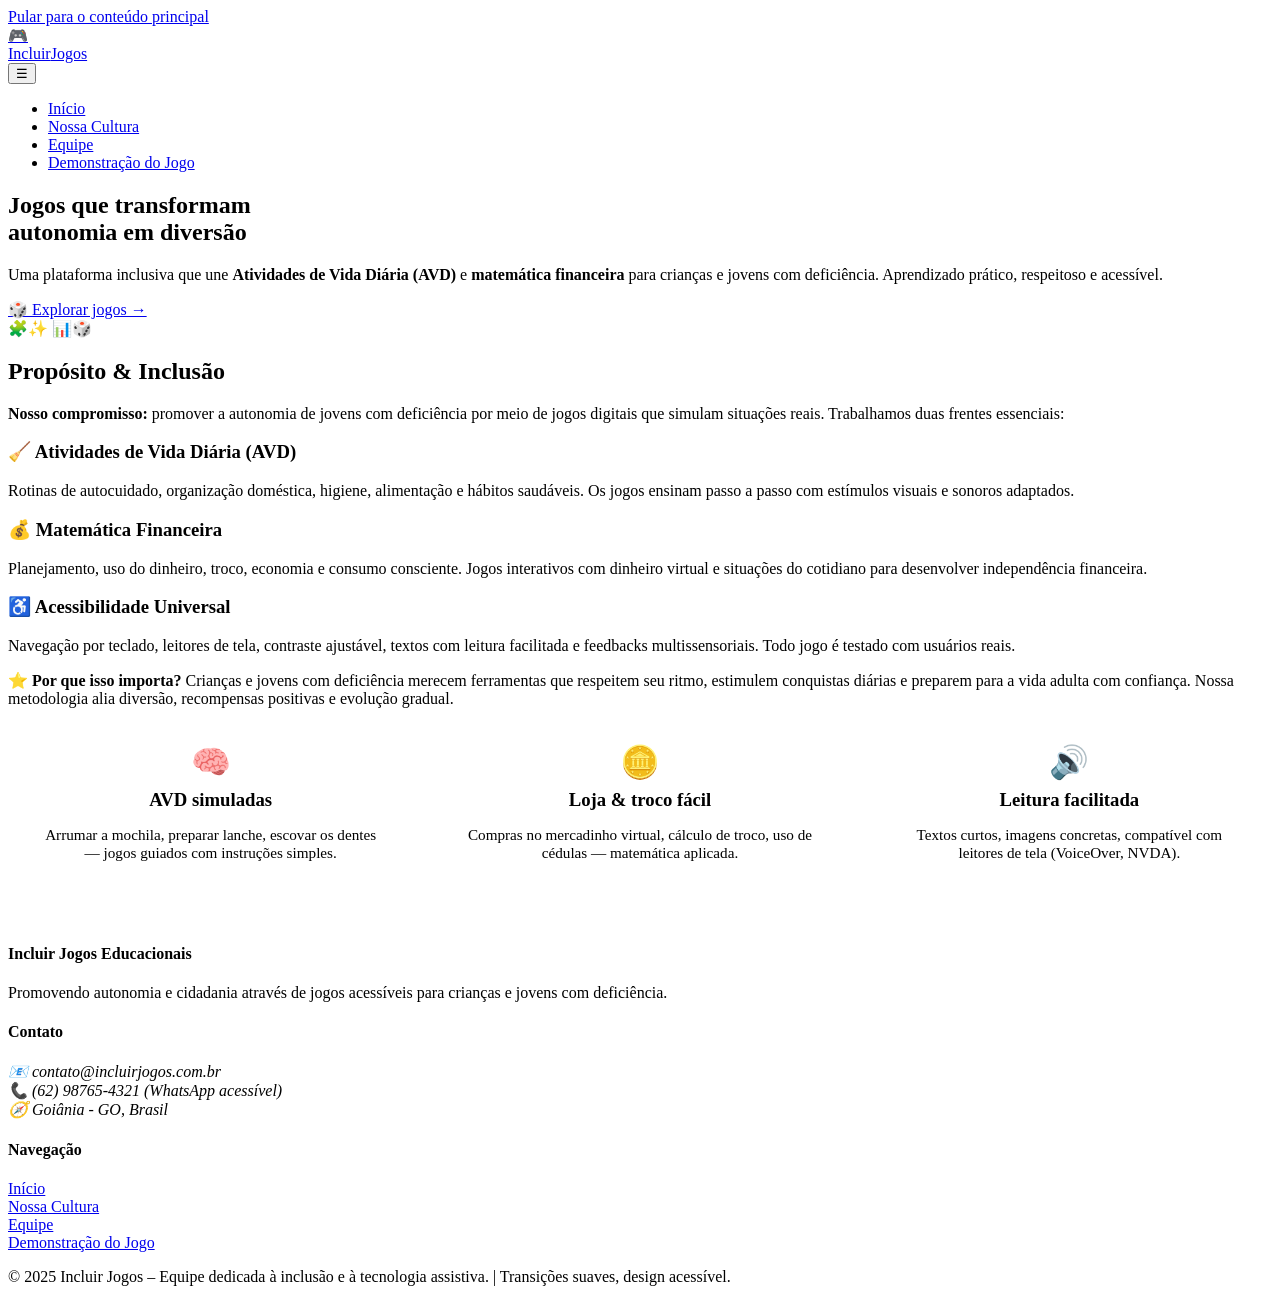
==== index.html @ 511714f4 "Add files via upload" ====
<!DOCTYPE html>
<html lang="pt-BR">
<head>
  <meta charset="UTF-8">
  <meta name="viewport" content="width=device-width, initial-scale=1.0, viewport-fit=cover">
  <title>Incluir Jogos - Educação inclusiva e acessível</title>
  <meta name="description" content="Plataforma de jogos educativos para crianças e jovens com deficiência, focando em Atividades de Vida Diária e Matemática Financeira. Acessível, moderna e acolhedora.">
  <link rel="stylesheet" href="styles/style.css">  
</head>
<body>

  <!-- Skip Link para acessibilidade direta ao conteúdo principal -->
  <a href="#conteudo-principal" class="skip-link">Pular para o conteúdo principal</a>

  <header class="header">
    <div class="container nav-bar">
      <a href="index.html" class="logo" aria-label="Página inicial Incluir Jogos">
        <div class="logo-icon" aria-hidden="true">🎮</div>
        <div class="logo-text">Incluir<span>Jogos</span></div>
      </a>
      
      <button class="menu-toggle" id="menuToggle" aria-label="Abrir menu de navegação" aria-expanded="false">☰</button>

      <nav aria-label="Menu principal">
        <ul class="menu" id="menuNav">
          <li><a href="index.html" aria-current="page">Início</a></li>
          <li><a href="pag2.html">Nossa Cultura</a></li>
          <li><a href="pag3.html">Equipe</a></li>
          <li><a href="pag4.html">Demonstração do Jogo</a></li>
        </ul>
      </nav>
    </div>
  </header>

  <main id="conteudo-principal">
    <!-- Hero Section -->
    <section class="hero" aria-labelledby="hero-titulo">
      <div class="container hero-grid">
        <div class="hero-content">
          <h1 id="hero-titulo">Jogos que transformam<br> autonomia em diversão</h1>
          <p>Uma plataforma inclusiva que une <strong>Atividades de Vida Diária (AVD)</strong> e <strong>matemática financeira</strong> para crianças e jovens com deficiência. Aprendizado prático, respeitoso e acessível.</p>
          <a href="pag3.html" class="hero-btn" aria-label="Ir para demonstração do jogo">🎲 Explorar jogos →</a>
        </div>
        <div class="hero-illustration" aria-hidden="true">
          <span>🧩✨</span>
          <span>📊🎲</span>
        </div>
      </div>
    </section>

    <!-- Resumo e Objetivos (texto claro e pedagógico) -->
    <section class="resumo container" aria-labelledby="objetivos-titulo">
      <div class="card-objetivos">
        <h2 id="objetivos-titulo" class="section-title">Propósito & Inclusão</h2>
        <div class="descricao-clara">
          <p><strong>Nosso compromisso:</strong> promover a autonomia de jovens com deficiência por meio de jogos digitais que simulam situações reais. Trabalhamos duas frentes essenciais: </p>
        </div>
        <div class="pilares">
          <div class="pilar">
            <h3>🧹 Atividades de Vida Diária (AVD)</h3>
            <p>Rotinas de autocuidado, organização doméstica, higiene, alimentação e hábitos saudáveis. Os jogos ensinam passo a passo com estímulos visuais e sonoros adaptados.</p>
          </div>
          <div class="pilar">
            <h3>💰 Matemática Financeira</h3>
            <p>Planejamento, uso do dinheiro, troco, economia e consumo consciente. Jogos interativos com dinheiro virtual e situações do cotidiano para desenvolver independência financeira.</p>
          </div>
          <div class="pilar">
            <h3>♿ Acessibilidade Universal</h3>
            <p>Navegação por teclado, leitores de tela, contraste ajustável, textos com leitura facilitada e feedbacks multissensoriais. Todo jogo é testado com usuários reais.</p>
          </div>
        </div>
        <div class="descricao-clara" style="margin-top: 1rem;">
          <p><strong>⭐ Por que isso importa?</strong> Crianças e jovens com deficiência merecem ferramentas que respeitem seu ritmo, estimulem conquistas diárias e preparem para a vida adulta com confiança. Nossa metodologia alia diversão, recompensas positivas e evolução gradual. </p>
        </div>
      </div>
    </section>

    <!-- Mini seção de chamada para matemática financeira e AVD – sem exageros, apenas conteúdo leve -->
    <section class="container" style="margin-bottom: 3rem;" aria-label="Diferenciais">
      <div style="display: flex; flex-wrap: wrap; gap: 1.5rem; justify-content: center;">
        <div style="background: white; border-radius: 32px; padding: 1.2rem 1.8rem; flex:1; min-width: 200px; text-align: center; box-shadow: var(--sombra-leve);">
          <span style="font-size: 2rem;">🧠</span>
          <h3 style="margin: 0.5rem 0; color: var(--azul-profundo);">AVD simuladas</h3>
          <p style="font-size: 0.95rem;">Arrumar a mochila, preparar lanche, escovar os dentes — jogos guiados com instruções simples.</p>
        </div>
        <div style="background: white; border-radius: 32px; padding: 1.2rem 1.8rem; flex:1; min-width: 200px; text-align: center; box-shadow: var(--sombra-leve);">
          <span style="font-size: 2rem;">🪙</span>
          <h3 style="margin: 0.5rem 0; color: var(--azul-profundo);">Loja & troco fácil</h3>
          <p style="font-size: 0.95rem;">Compras no mercadinho virtual, cálculo de troco, uso de cédulas — matemática aplicada.</p>
        </div>
        <div style="background: white; border-radius: 32px; padding: 1.2rem 1.8rem; flex:1; min-width: 200px; text-align: center; box-shadow: var(--sombra-leve);">
          <span style="font-size: 2rem;">🔊</span>
          <h3 style="margin: 0.5rem 0; color: var(--azul-profundo);">Leitura facilitada</h3>
          <p style="font-size: 0.95rem;">Textos curtos, imagens concretas, compatível com leitores de tela (VoiceOver, NVDA).</p>
        </div>
      </div>
    </section>
  </main>

<footer class="footer">
  <div class="container">
    <div class="footer-content">
      <div class="footer-info">
        <h4>Incluir Jogos Educacionais</h4>
        <p>Promovendo autonomia e cidadania através de jogos acessíveis para crianças e jovens com deficiência.</p>
      </div>
      <div class="footer-info">
        <h4>Contato</h4>
        <address>
          📧 contato@incluirjogos.com.br<br>
          📞 (62) 98765-4321 (WhatsApp acessível)<br>
          🧭 Goiânia - GO, Brasil
        </address>
      </div>
      <div class="footer-info">
        <h4>Navegação</h4>
        <p><a href="index.html">Início</a><br>
        <a href="pag2.html">Nossa Cultura</a><br>
        <a href="pag3.html">Equipe</a><br>
        <a href="pag4.html">Demonstração do Jogo</a></p>
      </div>
    </div>
    <div class="footer-copy">
      <p>© 2025 Incluir Jogos – Equipe dedicada à inclusão e à tecnologia assistiva. | Transições suaves, design acessível.</p>
    </div>
  </div>
</footer>
  <script src="scripts/script_index.js"></script>
</body>
</html>
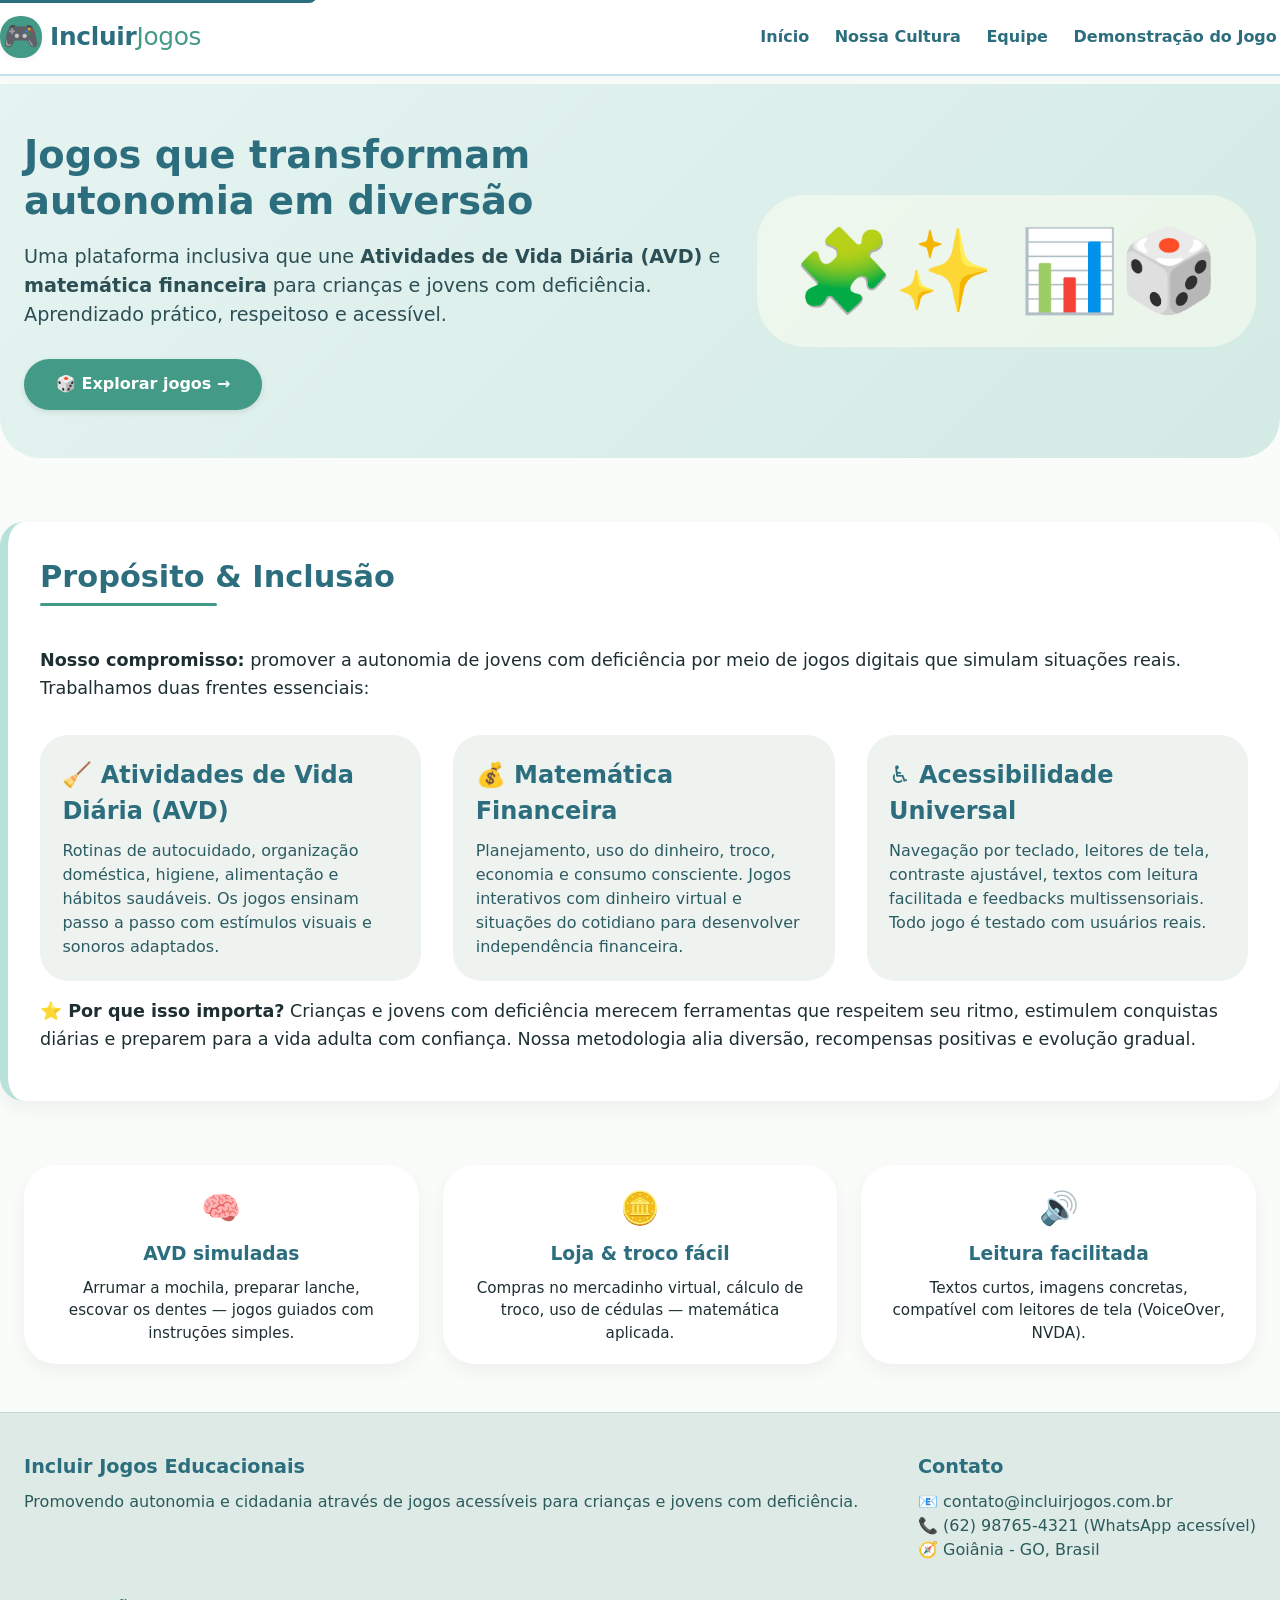
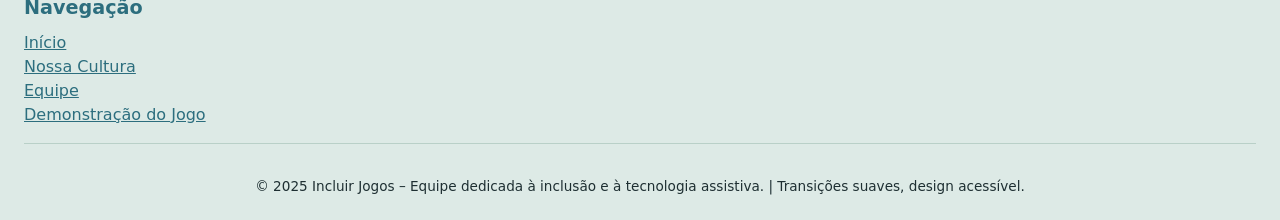
==== commit 72348844: "Update index.html" ====
--- a/index.html
+++ b/index.html
@@ -5,7 +5,7 @@
   <meta name="viewport" content="width=device-width, initial-scale=1.0, viewport-fit=cover">
   <title>Incluir Jogos - Educação inclusiva e acessível</title>
   <meta name="description" content="Plataforma de jogos educativos para crianças e jovens com deficiência, focando em Atividades de Vida Diária e Matemática Financeira. Acessível, moderna e acolhedora.">
-  <link rel="stylesheet" href="styles/style.css">  
+  <link rel="stylesheet" href="/style.css">  
 </head>
 <body>
 
@@ -125,6 +125,6 @@
     </div>
   </div>
 </footer>
-  <script src="scripts/script_index.js"></script>
+  <script src="/script_index.js"></script>
 </body>
-</html>+</html>
--- a/style.css
+++ b/style.css
@@ -0,0 +1,357 @@
+    * {
+      margin: 0;
+      padding: 0;
+      box-sizing: border-box;
+    }
+
+    /* PALETA ACESSÍVEL E SUAVE */
+    :root {
+      --bg-geral: #F9FCF8;
+      --azul-suave: #C2E0F0;      /* tons de confiança */
+      --verde-agua: #B8E1D9;       /* acolhedor */
+      --azul-claro: #D4ECF2;
+      --azul-profundo: #2C6E7E;   /* contraste moderado */
+      --verde-destaque: #439A86;
+      --texto-escuro: #1E2F32;
+      --texto-claro: #FEFCF3;
+      --cinza-claro: #EFF3F0;
+      --sombra-leve: 0 8px 20px rgba(0, 0, 0, 0.05);
+      --foco-outline: 3px solid #2C6E7E;
+      --border-radius-card: 24px;
+      --fonte-principal: 'Segoe UI', system-ui, 'Roboto', 'Helvetica Neue', sans-serif;
+    }
+
+    body {
+      font-family: var(--fonte-principal);
+      background-color: var(--bg-geral);
+      color: var(--texto-escuro);
+      line-height: 1.5;
+      scroll-behavior: smooth;
+    }
+
+    /* ACESSIBILIDADE: foco visível e skip link */
+    .skip-link {
+      position: absolute;
+      top: -40px;
+      left: 0;
+      background: var(--azul-profundo);
+      color: white;
+      padding: 0.6rem 1rem;
+      text-decoration: none;
+      font-weight: 600;
+      border-radius: 0 0 8px 0;
+      z-index: 100;
+      transition: top 0.2s ease;
+    }
+    .skip-link:focus {
+      top: 0;
+      outline: 2px solid white;
+    }
+
+    /* CONTAINER RESPONSIVO */
+    .container {
+      max-width: 1280px;
+      margin: 0 auto;
+      padding: 0 1.5rem;
+    }
+
+    /* CABEÇALHO */
+    .header {
+      background: white;
+      box-shadow: 0 2px 12px rgba(0, 0, 0, 0.03);
+      position: sticky;
+      top: 0;
+      z-index: 10;
+      backdrop-filter: blur(0px);
+      border-bottom: 2px solid var(--azul-suave);
+    }
+    .nav-bar {
+      display: flex;
+      align-items: center;
+      justify-content: space-between;
+      flex-wrap: wrap;
+      padding: 1rem 0;
+    }
+    .logo {
+      display: flex;
+      align-items: center;
+      gap: 0.5rem;
+      text-decoration: none;
+    }
+    .logo-icon {
+      background: var(--verde-destaque);
+      width: 42px;
+      height: 42px;
+      border-radius: 20px;
+      display: inline-flex;
+      align-items: center;
+      justify-content: center;
+      font-size: 1.8rem;
+      box-shadow: 0 2px 6px rgba(0,0,0,0.05);
+      transition: transform 0.2s;
+    }
+    .logo:hover .logo-icon {
+      transform: scale(1.02);
+    }
+    .logo-text {
+      font-size: 1.55rem;
+      font-weight: 700;
+      color: var(--azul-profundo);
+      letter-spacing: -0.3px;
+    }
+    .logo span:last-child {
+      font-weight: 500;
+      color: var(--verde-destaque);
+    }
+
+    /* MENU */
+    .menu {
+      display: flex;
+      gap: 1.2rem;
+      flex-wrap: wrap;
+      list-style: none;
+    }
+    .menu a {
+      text-decoration: none;
+      font-weight: 600;
+      color: var(--azul-profundo);
+      padding: 0.5rem 0.2rem;
+      transition: all 0.2s ease;
+      border-bottom: 2px solid transparent;
+      font-size: 1rem;
+    }
+    .menu a:hover {
+      border-bottom-color: var(--verde-destaque);
+      color: var(--verde-destaque);
+    }
+    .menu a:focus-visible {
+      outline: var(--foco-outline);
+      outline-offset: 4px;
+      border-radius: 4px;
+    }
+
+    /* BOTÃO HAMBURGUER (mobile) */
+    .menu-toggle {
+      display: none;
+      background: none;
+      border: none;
+      font-size: 2rem;
+      cursor: pointer;
+      color: var(--azul-profundo);
+      transition: 0.2s;
+    }
+    .menu-toggle:focus-visible {
+      outline: var(--foco-outline);
+      outline-offset: 2px;
+      border-radius: 8px;
+    }
+
+    /* HERO SECTION */
+    .hero {
+      background: linear-gradient(135deg, #E6F4F1 0%, #D3EAE5 100%);
+      border-radius: 0 0 40px 40px;
+      margin-top: 0.5rem;
+      padding: 3rem 0;
+    }
+    .hero-grid {
+      display: flex;
+      flex-wrap: wrap;
+      align-items: center;
+      justify-content: space-between;
+      gap: 2rem;
+    }
+    .hero-content {
+      flex: 1.2;
+      min-width: 260px;
+    }
+    .hero-content h1 {
+      font-size: 2.4rem;
+      line-height: 1.2;
+      color: var(--azul-profundo);
+      margin-bottom: 1.2rem;
+      font-weight: 700;
+    }
+    .hero-content p {
+      font-size: 1.2rem;
+      margin-bottom: 1.8rem;
+      color: #2c4e55;
+    }
+    .hero-btn {
+      display: inline-block;
+      background-color: var(--verde-destaque);
+      color: white;
+      font-weight: 700;
+      padding: 0.85rem 2rem;
+      border-radius: 60px;
+      text-decoration: none;
+      transition: all 0.2s ease;
+      box-shadow: 0 2px 6px rgba(0,0,0,0.1);
+    }
+    .hero-btn:hover {
+      background-color: #2f7a64;
+      transform: translateY(-2px);
+    }
+    .hero-btn:focus-visible {
+      outline: var(--foco-outline);
+      outline-offset: 3px;
+    }
+    .hero-illustration {
+      flex: 0.8;
+      background: rgba(255,255,240,0.5);
+      border-radius: 48px;
+      padding: 1rem;
+      text-align: center;
+      font-size: 5rem;
+      backdrop-filter: blur(2px);
+    }
+    .hero-illustration span {
+      font-size: 5rem;
+      display: inline-block;
+    }
+
+    /* SEÇÃO RESUMO E OBJETIVOS */
+    .resumo {
+      padding: 4rem 0;
+    }
+    .card-objetivos {
+      background: white;
+      border-radius: var(--border-radius-card);
+      box-shadow: var(--sombra-leve);
+      padding: 2rem 2rem;
+      border-left: 8px solid var(--verde-agua);
+      transition: transform 0.2s;
+    }
+    .section-title {
+      font-size: 1.9rem;
+      font-weight: 700;
+      color: var(--azul-profundo);
+      margin-bottom: 1rem;
+      position: relative;
+      display: inline-block;
+    }
+    .section-title:after {
+      content: '';
+      display: block;
+      width: 50%;
+      height: 3px;
+      background: var(--verde-destaque);
+      border-radius: 4px;
+      margin-top: 0.25rem;
+    }
+    .descricao-clara {
+      font-size: 1.1rem;
+      margin: 1.5rem 0 1rem 0;
+      line-height: 1.6;
+    }
+    .pilares {
+      display: flex;
+      flex-wrap: wrap;
+      gap: 2rem;
+      margin-top: 2rem;
+    }
+    .pilar {
+      flex: 1;
+      background: var(--cinza-claro);
+      padding: 1.4rem;
+      border-radius: 28px;
+      transition: all 0.2s;
+    }
+    .pilar h3 {
+      font-size: 1.5rem;
+      margin-bottom: 0.6rem;
+      color: var(--azul-profundo);
+      display: flex;
+      align-items: center;
+      gap: 0.5rem;
+    }
+    .pilar p {
+      font-size: 1rem;
+      color: #2c5c63;
+    }
+    .pilar:focus-within {
+      outline: 2px solid var(--azul-profundo);
+    }
+
+    /* RODAPÉ */
+    .footer {
+      background-color: #DDEAE6;
+      margin-top: 2rem;
+      padding: 2.5rem 0 1.5rem;
+      border-top: 1px solid #C2D6D0;
+    }
+    .footer-content {
+      display: flex;
+      flex-wrap: wrap;
+      justify-content: space-between;
+      align-items: flex-start;
+      gap: 2rem;
+    }
+    .footer-info h4 {
+      font-size: 1.2rem;
+      margin-bottom: 0.5rem;
+      color: var(--azul-profundo);
+    }
+    .footer-info p, .footer-info address {
+      font-style: normal;
+      color: #2c5b5b;
+      margin-top: 0.3rem;
+    }
+    .footer-copy {
+      text-align: center;
+      padding-top: 2rem;
+      font-size: 0.85rem;
+      border-top: 1px solid #B9D0C8;
+      margin-top: 1rem;
+    }
+    
+    a {
+      color: var(--azul-profundo);
+    }
+
+    /* RESPONSIVIDADE */
+    @media (max-width: 780px) {
+      .menu-toggle {
+        display: block;
+      }
+      .menu {
+        display: none;
+        width: 100%;
+        flex-direction: column;
+        background: white;
+        padding: 1rem 0;
+        margin-top: 1rem;
+        border-radius: 24px;
+        gap: 0.8rem;
+        text-align: center;
+      }
+      .menu.active {
+        display: flex;
+      }
+      .nav-bar {
+        position: relative;
+      }
+      .hero-content h1 {
+        font-size: 1.9rem;
+      }
+      .pilares {
+        flex-direction: column;
+      }
+      .hero-illustration span {
+        font-size: 3.5rem;
+      }
+      .container {
+        padding: 0 1.2rem;
+      }
+      .section-title {
+        font-size: 1.6rem;
+      }
+    }
+    @media (max-width: 480px) {
+      .hero-content h1 {
+        font-size: 1.7rem;
+      }
+      .hero-btn {
+        width: 100%;
+        text-align: center;
+      }
+    }
